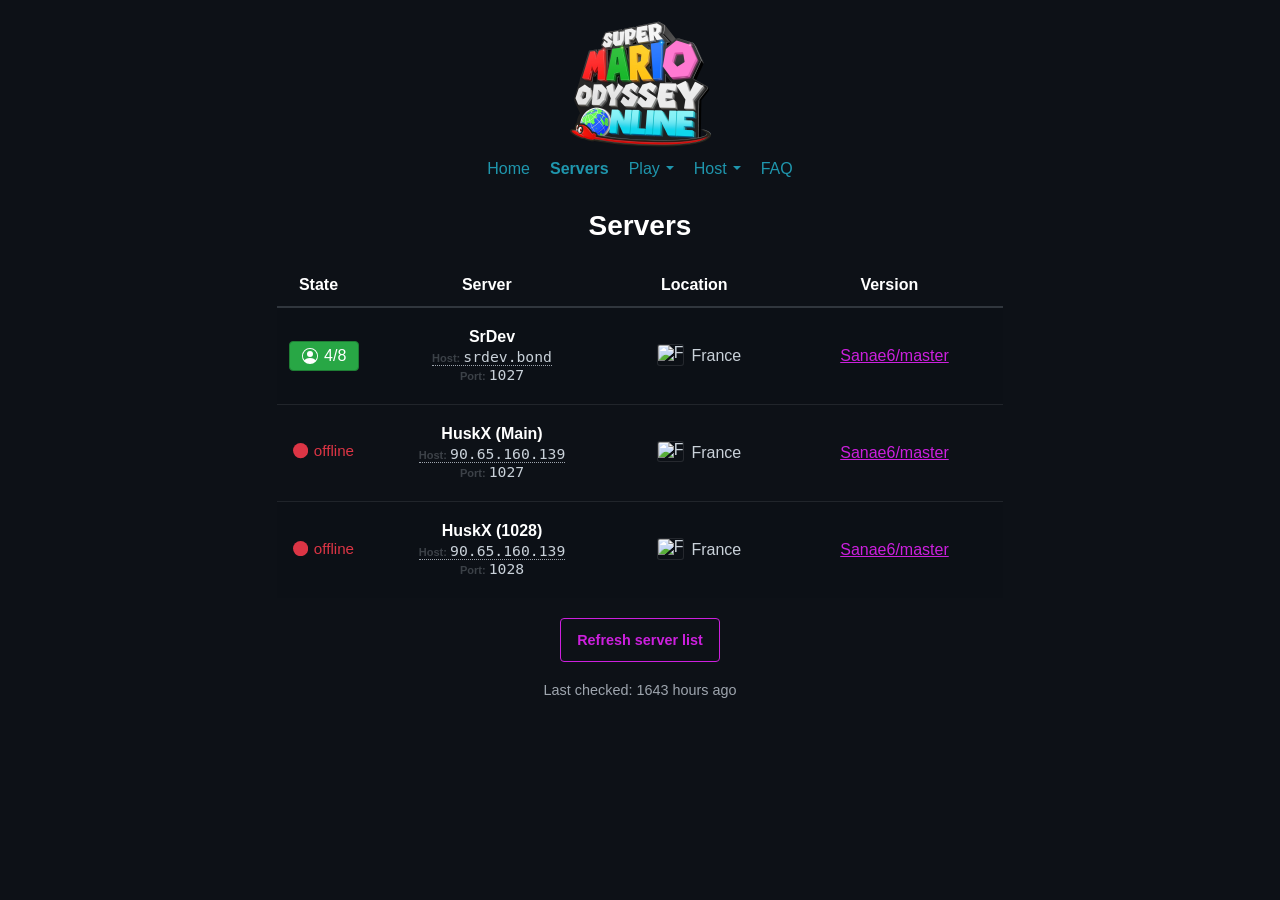
==== servers/index.html @ f803a4a1 "tuff" ====
<!doctype html>
<html lang="en">
<head>
<meta charset="UTF-8">
<meta name="viewport" content="width=device-width, initial-scale=1, viewport-fit=cover">
<title>smoom.bond</title>
<meta name="description" content="Live status check for the Super Mario Odyssey Online servers">
<link rel="icon" type="image/x-icon" href="/favicon.ico">
<link rel="icon" type="image/png" sizes="32x32" href="/favicon-32x32.png">
<link rel="icon" type="image/png" sizes="16x16" href="/favicon-16x16.png">
<link rel="apple-touch-icon" sizes="180x180" href="/apple-touch-icon.png">
<style>
  :root{
    --bg: #0d1117;
    --text: #c9d1d9;
    --muted: #9ea5ae;
    --border: #30363d;
    --stripe: rgba(28,34,43,0.5);
    --link: #cc20dd;
    --link-hover: #c9d1d9;
    --green: #28a745;
    --red: #dc3545;
    color-scheme: dark;
  }
  *{box-sizing:border-box;}
  body{
    margin:0;
    background: var(--bg);
    color:var(--text);
    font-family: Avenir, Helvetica, Arial, sans-serif;
    -webkit-font-smoothing:antialiased;
    -moz-osx-font-smoothing:grayscale;
  }
  .app{
    text-align:center;
    padding: max(20px, env(safe-area-inset-top)) 20px max(20px, env(safe-area-inset-bottom));
    max-width:1100px;
    margin:0 auto;
  }

  header{ margin-bottom:1.5rem; }
  header .logo{ outline:unset; display:inline-block; text-decoration:none; }
  header .logo img{ width:144px; height:128px; max-width:100%; height:auto; }

  h1.page-title{
    font-size:1.75rem;
    font-weight:700;
    color:#fff;
    margin:0 0 1rem;
  }

  /* ===== table, matches servers.scss + bootstrap dark-mode.scss ===== */
  .servers-view{
    display:flex;
    justify-content:center;
    overflow-x:auto;
    width:726.63px;
    max-width:100%;
    margin:0 auto;
    flex:none;
  }
  table{
    width:726.63px;
    max-width:100%;
    table-layout:fixed;
    display:table;
    border-collapse:collapse;
    text-align:center;
    font-size:1rem;
    color:var(--text);
  }
  thead th{
    position:sticky;
    top:0;
    background:var(--bg);
    z-index:2;
    border-top:0;
    border-bottom:2px solid var(--border);
    padding:12px 22.4px 12px 12px;
    height:49px;
    font-weight:700;
    color:#fff;
    white-space:nowrap;
    overflow:hidden;
    text-overflow:ellipsis;
    vertical-align:bottom;
  }
  thead th:nth-child(1){ width:93.97px; }
  thead th:nth-child(2){ width:242.73px; }
  thead th:nth-child(3){ width:172.27px; }
  thead th:nth-child(4){ width:217.66px; }
  thead th svg{ opacity:0.5; width:0.8em; height:0.8em; margin-left:0.2em; }
  tbody tr{ height:97px; }
  tbody td{
    padding:12px;
    vertical-align:middle;
    border-top:1px solid rgba(201,209,217,0.1);
    overflow:hidden;
    text-overflow:ellipsis;
    white-space:nowrap;
  }
  tbody td.td-state{
    overflow: visible;
    text-overflow: clip;
  }
  tbody tr:nth-of-type(odd){
    background: rgba(13,17,23,0.5);
  }

  /* State column, matching SmooServerState.vue: bare colored icon+text, no pill unless online w/ known players (btn-success) */
  .state-component{
    display:inline-flex;
    align-items:center;
    gap:0.35em;
    white-space:nowrap;
    font-size:0.95em;
  }
  .state-component svg.dot{ width:1em; height:1em; flex:none; }
  .state-component.loading{ color: orange; }
  .state-component.loading svg.dot{ animation: spin 1s linear infinite; }
  @keyframes spin{ from{ transform:rotate(0deg);} to{ transform:rotate(360deg);} }
  .state-component.offline{ color: var(--red); }
  .state-component.online{ color: var(--green); }
  .state-component.unknown{ color: var(--muted); }

  .state-component .btn-success{
    appearance:none;
    -webkit-appearance:none;
    display:inline-flex;
    align-items:center;
    gap:0.4em;
    background: #28A745;
    border:1px solid #1e7e34;
    color:#FFFFFF;
    font-family: Avenir, Helvetica, Arial, sans-serif;
    font-size:16px;
    padding:6px 12px;
    border-radius:0.25rem;
    line-height:1;
    cursor:default;
  }
  .state-component .btn-success:disabled{
    opacity:1;
  }
  .state-component .btn-success svg{ width:1.1em; height:1.1em; fill:currentColor; }

  /* Server column */
  .td-server .name{ font-weight:700; color:#fff; margin-bottom:0.15rem; }
  .td-server .host,
  .td-server .port{
    font-family: monospace;
    font-size:0.92em;
  }
  .td-server .host::before,
  .td-server .port::before{
    font-family: Avenir, Helvetica, Arial, sans-serif;
    font-weight:700;
    font-size:0.75em;
    opacity:0.25;
  }
  .td-server .host::before{ content:'Host: '; }
  .td-server .port::before{ content:'Port: '; }
  .td-server .port.default{ opacity:0.5; }
  .td-server .port.default::before{ opacity:0.5; }

  .td-server .host{
    position:relative;
    cursor:help;
    border-bottom:1px dotted var(--muted);
    display:inline-block;
    -webkit-tap-highlight-color: transparent;
  }
  .td-server .host .ip-tooltip{
    position:absolute;
    left:0;
    bottom:calc(100% + 6px);
    background:#161b22;
    color:var(--text);
    border:1px solid var(--border);
    padding:0.35rem 0.6rem;
    border-radius:4px;
    font-size:0.85em;
    white-space:nowrap;
    opacity:0;
    visibility:hidden;
    transform:translateY(4px);
    transition:opacity 0.15s ease, transform 0.15s ease;
    z-index:5;
    pointer-events:none;
    box-shadow:0 4px 12px rgba(0,0,0,0.4);
  }
  .td-server .host .ip-tooltip::after{
    content:'';
    position:absolute;
    top:100%;
    left:1em;
    border:5px solid transparent;
    border-top-color:var(--border);
  }
  .td-server .host:hover .ip-tooltip,
  .td-server .host:focus-visible .ip-tooltip,
  .td-server .host.tapped .ip-tooltip{
    opacity:1;
    visibility:visible;
    transform:translateY(0);
  }

  /* extern links: magenta, underlined, with the little box-arrow-up-right icon after */
  a.extern{
    color: var(--link);
    text-decoration: underline;
  }
  a.extern:hover{ color: var(--link-hover); }
  a.extern .ext-icon{
    display:inline-block;
    width:0.7em; height:0.7em;
    margin-left:0.35em;
    vertical-align:middle;
  }

  .td-location > div{
    display:flex;
    align-items:center;
    justify-content:center;
    white-space:nowrap;
  }
  .td-location .flag-icon{ margin-right:0.5em; margin-top:-0.1em; width:1.6em; height:1.2em; object-fit:cover; line-height:1; border-radius:2px; box-shadow:0 0 0 1px rgba(255,255,255,0.1); }

  .td-version a{ color:var(--link); text-decoration:underline; }
  .td-version a:hover{ color:var(--link-hover); }

  .status-sub{
    margin-top:1.25rem;
    color:var(--muted);
    font-size:0.9rem;
  }
  /* Player-count pill becomes clickable when we have per-player
     details, opening the modal below. It also carries a small hover
     tooltip (Players + a few server toggles), shown on hover/focus. */
  .state-component{ position:relative; }
  .state-component .btn-success{ cursor:pointer; }
  .state-component .btn-success:focus-visible{ outline:2px solid #fff; outline-offset:2px; }

  /* Rendered as a single shared element fixed-positioned via JS
     (see positionTooltip()), NOT nested inside the table -- the
     table's sticky thead creates its own stacking/paint context that
     clips or paints over an absolutely-positioned child tooltip
     regardless of z-index, so escaping to a body-level fixed element
     sidesteps that entirely. */
  #statusTooltip{
    position:fixed;
    min-width:190px;
    background:#161b22;
    border:1px solid var(--border);
    border-radius:8px;
    padding:10px 14px;
    box-shadow:0 8px 24px rgba(0,0,0,0.45);
    font-size:0.85rem;
    text-align:left;
    white-space:nowrap;
    opacity:0;
    visibility:hidden;
    transition:opacity 0.12s ease;
    z-index:60;
    pointer-events:none;
  }
  #statusTooltip.open{ opacity:1; visibility:visible; }
  /* Default: tooltip sits above the pill, arrow points down from its
     bottom edge. */
  #statusTooltip::after{
    content:'';
    position:absolute;
    top:100%;
    left:var(--arrow-left, 18px);
    border:6px solid transparent;
    border-top-color:var(--border);
  }
  #statusTooltip::before{
    content:'';
    position:absolute;
    top:calc(100% - 1px);
    left:var(--arrow-left, 18px);
    border:5px solid transparent;
    border-top-color:#161b22;
    z-index:1;
  }
  /* Near the top of the page there's no room above the pill, so JS
     places the tooltip below it instead -- flip the arrow to point up
     from the tooltip's top edge in that case. */
  #statusTooltip.below::after{
    top:auto; bottom:100%;
    border-top-color:transparent;
    border-bottom-color:var(--border);
  }
  #statusTooltip.below::before{
    top:auto; bottom:calc(100% - 1px);
    border-top-color:transparent;
    border-bottom-color:#161b22;
  }
  #statusTooltip .tip-row{
    display:flex;
    align-items:center;
    justify-content:space-between;
    gap:1.2em;
    padding:2px 0;
    color:var(--muted);
  }
  #statusTooltip .tip-row + .tip-row{ border-top:1px dashed rgba(201,209,217,0.08); }
  #statusTooltip .tip-row b{ color:var(--text); font-weight:600; }
  #statusTooltip .tip-row .tip-true{ color:var(--green); font-weight:600; }
  #statusTooltip .tip-row .tip-false{ color:var(--red); font-weight:600; }

  @media (max-width:700px){
    #statusTooltip{ white-space:normal; min-width:160px; }
  }

  /* Players modal: dim overlay + centered dialog, styled to match the
     rest of the dark theme. */
  .players-modal-overlay{
    display:none;
    position:fixed;
    inset:0;
    background: rgba(1,4,9,0.72);
    z-index:50;
    align-items:flex-start;
    justify-content:center;
    padding:9vh 16px 16px;
    overflow-y:auto;
  }
  .players-modal-overlay.open{ display:flex; }

  .players-modal{
    background:#161b22;
    border:1px solid var(--border);
    border-radius:12px;
    width:100%;
    max-width:700px;
    max-height:80vh;
    box-shadow:0 20px 60px rgba(0,0,0,0.5);
    display:flex;
    flex-direction:column;
    overflow:hidden;
  }
  .players-modal-header{
    display:flex;
    align-items:center;
    justify-content:space-between;
    gap:12px;
    padding:16px 18px;
    border-bottom:1px solid var(--border);
    flex:none;
  }
  .players-modal-header h2{
    margin:0;
    font-size:1.15rem;
    font-weight:700;
    color:#fff;
    display:flex;
    align-items:center;
    gap:0.4em;
    flex-wrap:wrap;
  }
  .players-modal-header h2 .server-name{ color: var(--link); font-weight:700; }
  .players-modal-close{
    appearance:none;
    background:transparent;
    border:0;
    color: var(--muted);
    font-size:1.4rem;
    line-height:1;
    cursor:pointer;
    padding:4px 8px;
    border-radius:6px;
  }
  .players-modal-close:hover{ color:#fff; background: rgba(255,255,255,0.08); }
  .players-modal-close:focus-visible{ outline:2px solid var(--link); outline-offset:2px; }

  .players-modal-body{
    padding:6px 18px 18px;
    overflow-y:auto;
    flex:1 1 auto;
    min-height:0;
  }
  .players-modal-body .empty{ color:var(--muted); font-size:0.9rem; padding:14px 0; }

  table.players-table{
    width:100%;
    border-collapse:collapse;
    text-align:left;
    font-size:0.92rem;
  }
  table.players-table thead th{
    position:sticky;
    top:0;
    background:#161b22;
    color: var(--muted);
    font-weight:700;
    font-size:0.78rem;
    text-transform:none;
    padding:10px 10px;
    border-bottom:1px solid var(--border);
    white-space:nowrap;
    z-index:1;
  }
  table.players-table thead th:first-child{ width:22%; }
  table.players-table thead th:nth-child(2){ width:34%; }
  table.players-table thead th:nth-child(3){ width:44%; }
  /* The page-wide "tbody tr{ height:97px }" (for the server list) also
     matches this table, which is what made every player row huge. */
  table.players-table tbody tr{ height:auto; }
  table.players-table tbody td{
    padding:8px 10px;
    vertical-align:middle;
    border-top:0;
    border-bottom:1px solid rgba(201,209,217,0.08);
    overflow:visible;
    text-overflow:clip;
    white-space:normal;
  }
  table.players-table tbody tr:last-child td{ border-bottom:0; }
  table.players-table tbody tr:nth-of-type(odd){ background: rgba(255,255,255,0.02); }
  table.players-table .p-name{ font-weight:700; color:#fff; white-space:normal; word-break:break-word; }
  table.players-table .p-location{ color:var(--text); }
  table.players-table .p-costume{ color:var(--muted); line-height:1.5; }
  table.players-table .p-costume b{ color:var(--text); font-weight:600; }
  table.players-table .p-costume .costume-line{ display:block; white-space:nowrap; }
  @media (max-width:560px){
    table.players-table .p-costume .costume-line{ white-space:normal; }
  }
  table.players-table .p-none{ color:var(--muted); }

  @media (max-width:560px){
    .players-modal-overlay{ padding:0; align-items:flex-end; }
    .players-modal{ max-width:none; border-radius:12px 12px 0 0; max-height:85vh; }
    table.players-table thead{ display:none; }
    table.players-table tbody td{ display:block; padding:4px 0; border-bottom:0; }
    table.players-table tbody tr{
      display:block;
      padding:12px 4px;
      border-bottom:1px solid rgba(201,209,217,0.08);
    }
    table.players-table tbody tr:nth-of-type(odd){ background:none; }
  }

  .status-sub code{
    background: rgba(255,255,255,0.08);
    padding:0.1em 0.45em;
    border-radius:4px;
    font-size:0.92em;
    color:var(--text);
  }

  .meta-row{
    margin-top:0.6rem;
    display:flex; gap:18px; flex-wrap:wrap; justify-content:center;
    font-size:0.82rem; color:var(--muted);
  }
  .meta-row b{ color:var(--text); font-weight:600; }

  button.recheck{
    appearance:none;
    border:1px solid var(--link);
    background:transparent;
    color:var(--link);
    font-family:inherit; font-size:0.9rem; font-weight:600;
    padding:0.375rem 1rem; border-radius:0.25rem;
    cursor:pointer;
    margin-top:1.25rem;
    transition: background 0.15s ease, color 0.15s ease;
    min-height:44px; /* comfortable touch target */
  }
  button.recheck:hover{ background: var(--link); color:#0d1117; }
  button.recheck:active{ transform: translateY(1px); }
  button.recheck:focus-visible{ outline:2px solid var(--link); outline-offset:2px; }
  button.recheck:disabled{ opacity:0.5; cursor:default; background:transparent; color:var(--link); }

  .fallback{
    display:none;
    margin-top:0.9rem;
    font-size:0.82rem;
    color:var(--muted);
    max-width:44ch;
    line-height:1.5;
    margin-left:auto; margin-right:auto;
  }
  .fallback.show{ display:block; }
  .fallback a{ color: var(--link); }
  .fallback a:hover{ color: var(--link-hover); }

  footer{
    margin-top:2.5rem;
    font-size:0.78rem;
    color:var(--muted);
    text-align:center;
    line-height:1.7;
  }
  footer a{ color:var(--link); text-decoration:underline; }
  footer a:hover{ color:var(--link-hover); text-decoration:none; }

  /* ============================================================
     MOBILE LAYOUT (< 700px)
     The fixed-width table doesn't work well when squeezed into a
     narrow viewport -- four columns of already-tight content just
     get crushed. Instead, below 700px we switch the table into a
     stack of "cards": each row becomes a bordered block, and each
     cell gets a small uppercase label (via ::before + data-label)
     so it still reads like State / Server / Location / Version
     without needing four visual columns side by side.
     ============================================================ */
  @media (max-width:700px){
    .servers-view{ width:100%; overflow-x:visible; }
    table, thead, tbody, tr, td{ display:block; width:100%; }
    table{ max-width:520px; }

    thead{
      position:static;
      border:0; clip:rect(0 0 0 0); height:1px; margin:-1px; overflow:hidden;
      padding:0; white-space:nowrap; width:1px; /* visually hidden, kept for a11y */
    }

    tbody tr{
      height:auto;
      background: #11161d;
      border:1px solid var(--border);
      border-radius:10px;
      margin-bottom:14px;
      padding:14px;
      text-align:left;
    }
    tbody tr:nth-of-type(odd){ background:#11161d; }

    tbody td{
      border-top:0;
      padding:8px 0;
      white-space:normal;
      display:flex;
      align-items:center;
      gap:10px;
    }
    tbody td + td{ border-top:1px dashed rgba(201,209,217,0.08); }

    tbody td::before{
      content: attr(data-label);
      flex:0 0 84px;
      font-size:0.68rem;
      font-weight:700;
      letter-spacing:0.04em;
      text-transform:uppercase;
      color:var(--muted);
      opacity:0.7;
    }

    .td-state{ justify-content:flex-start; }
    .td-server{ display:block; }
    .td-server::before{
      content: attr(data-label);
      display:block;
      font-size:0.68rem;
      font-weight:700;
      letter-spacing:0.04em;
      text-transform:uppercase;
      color:var(--muted);
      opacity:0.7;
      margin-bottom:4px;
    }
    .td-server .name{ font-size:1.05rem; }

    .td-location > div{ justify-content:flex-start; }
    .td-location span.name{ display:inline; } /* keep country name visible on mobile */

    .td-version{ }
    .td-version a{ display:inline-flex; align-items:center; }

    /* Tap-to-reveal for the host tooltip: hover doesn't fire reliably
       on touch, so a tap toggles the .tapped class via JS and the
       tooltip becomes a small inline reveal instead of a floater,
       to avoid it clipping off the edge of a narrow screen. */
    .td-server .host{
      border-bottom:1px dotted var(--muted);
    }
    .td-server .host .ip-tooltip{
      position:static;
      display:block;
      transform:none;
      max-width:none;
      margin-top:6px;
      white-space:normal;
      word-break:break-all;
      box-shadow:none;
    }
    .td-server .host .ip-tooltip::after{ display:none; }

    h1.page-title{ font-size:1.4rem; }
    header .logo img{ width:104px; height:auto; }
    .app{ padding-left:14px; padding-right:14px; }
  }

  @media (max-width:380px){
    tbody td::before, .td-server::before{ flex-basis:70px; font-size:0.62rem; }
  }

  /* ===== shared site nav (matches the home page header) ===== */
  header .logo img{ display:block; }
  .smoo-nav{ position:relative; margin-bottom:1.5rem; }
  .nav-list{ list-style:none; margin:0; padding:0; display:flex; justify-content:center; align-items:center; gap:.25rem; }
  .nav-list > li{ position:relative; }
  .smoo-nav a, .smoo-nav .split-caret{ color:#1f96ad; }
  .smoo-nav a{ text-decoration:none; outline:unset; }
  .smoo-nav a:not(.disabled):hover{ color:var(--text); }
  .smoo-nav a:hover, .smoo-nav a:focus-visible{ text-decoration:underline; }
  .nav-link{ display:inline-block; padding:.5rem; border-radius:.25rem; }
  .nav-link.active{ font-weight:bold; }
  .nav-split{ display:inline-flex; align-items:center; }
  .split-main{ padding-right:0 !important; }
  .split-caret{ background:none; border:0; cursor:pointer; padding:.5rem .5rem .5rem .25rem; line-height:1; }
  .split-caret::after{ content:""; display:inline-block; margin-left:.15em; vertical-align:.255em;
    border-top:.3em solid; border-right:.3em solid transparent; border-left:.3em solid transparent; }
  .dropdown.open > .nav-split{ background:#1c222b; border-radius:.25rem; }
  .dropdown-menu{ display:none; position:absolute; top:100%; left:0; z-index:1000; min-width:12rem; margin:.125rem 0 0;
    padding:.5rem 0; list-style:none; text-align:left; background:#1c222b; border:1px solid var(--border);
    border-radius:.25rem; box-shadow:0 6px 12px rgba(0,0,0,.25); }
  .dropdown.open > .dropdown-menu{ display:block; }
  .dropdown-menu a{ display:block; padding:.25rem 1.5rem; white-space:nowrap; }
  .dropdown-menu a:hover{ background:rgba(255,255,255,.05); text-decoration:none; }
  .dropdown-menu a.disabled{ opacity:.5; pointer-events:none; cursor:default; }
  .nav-toggle{ display:none; background:none; border:1px solid var(--border); border-radius:.25rem; padding:.25rem .75rem; cursor:pointer; }
  .nav-toggle-icon{ display:inline-block; width:1.5em; height:1.5em; vertical-align:middle; background:no-repeat center/100% 100%;
    background-image:url("data:image/svg+xml,<svg xmlns='http://www.w3.org/2000/svg' width='30' height='30' viewBox='0 0 30 30'><path stroke='%231f96ad' stroke-linecap='round' stroke-miterlimit='10' stroke-width='2' d='M4 7h22M4 15h22M4 23h22'/></svg>"); }
  @media (max-width:575.98px){
    .nav-toggle{ display:block; margin:0 auto; }
    .nav-list{ display:none; flex-direction:column; align-items:stretch; margin:.5rem 0 0; border:1px solid var(--border); border-radius:.25rem; text-align:left; }
    .nav-list.show{ display:flex; }
    .nav-list > li:not(:last-child){ border-bottom:1px solid var(--border); }
    .dropdown-menu{ position:static; box-shadow:none; margin:0; border:none; }
  }
</style>
</head>
<body>
  <div class="app">
    <header class="smoo-header">
      <a class="logo" href="/" aria-label="Home">
        <img
          alt="Super Mario Odyssey: Online Logo"
          title="Super Mario Odyssey: Online"
          src="/img/logo.png" width="144" height="128"
        />
      </a>

      <nav class="smoo-nav" aria-label="Main">
        <button class="nav-toggle" id="navToggle" aria-controls="navigation" aria-expanded="false" aria-label="Toggle navigation">
          <span class="nav-toggle-icon"></span>
        </button>

        <ul class="nav-list" id="navigation">
          <li><a href="/" class="nav-link">Home</a></li>
          <li><a href="/servers/" class="nav-link active" aria-current="page">Servers</a></li>

          <li class="dropdown">
            <span class="nav-split">
              <a href="/play" class="nav-link split-main">Play</a><button class="split-caret" aria-haspopup="true" aria-expanded="false" aria-label="Play menu"></button>
            </span>
            <ul class="dropdown-menu">
              <li><a href="/play/hide-and-seek">Hide &amp; Seek rules</a></li>
              <li><a href="/play/switch">Play on Switch</a></li>
              <li><a href="/play/ryujinx">Play with Ryujinx</a></li>
              <li><a href="/play/build">Build the mod</a></li>
            </ul>
          </li>

          <li class="dropdown">
            <span class="nav-split">
              <a href="/host" class="nav-link split-main">Host</a><button class="split-caret" aria-haspopup="true" aria-expanded="false" aria-label="Host menu"></button>
            </span>
            <ul class="dropdown-menu">
              <li><a href="/host/binary">Run with binary files</a></li>
              <li><a href="/host/docker">Run with <code>docker-compose</code></a></li>
              <li><a href="/host/settings">Edit <code>settings.json</code></a></li>
              <li><a href="/host/commands">Interactive commands</a></li>
              <li><a href="/host/discord">Discord bot</a></li>
              <li><a href="/host/router">Behind a router</a></li>
              <li><a href="/host/vpn">Virtual Private Network</a></li>
              <li><a class="disabled" aria-disabled="true">Remote server</a></li>
            </ul>
          </li>

          <li><a href="/faq" class="nav-link">FAQ</a></li>
        </ul>
      </nav>
    </header>

    <h1 class="page-title">Servers</h1>

    <div class="servers-view">
      <table>
        <thead>
          <tr>
            <th>State</th>
            <th>Server</th>
            <th>Location</th>
            <th>Version</th>
          </tr>
        </thead>
        <tbody>
          <tr data-idx="0" data-server-name="SrDev">
            <td class="td-state" data-label="State">
              <span class="state-component loading" id="stateComponent-0">
                <svg class="dot" viewBox="0 0 16 16" fill="currentColor" aria-hidden="true">
                  <path d="M8 3a5 5 0 1 0 4.546 2.914.5.5 0 0 1 .908-.417A6 6 0 1 1 8 2z"/>
                </svg>
                <span id="stateText-0">&hellip;</span>
              </span>
            </td>
            <td class="td-server" data-label="Server">
              <div class="name">SrDev</div>
              <div class="host" tabindex="0">srdev.bond<span class="ip-tooltip">176.189.251.231</span></div>
              <div class="port">1027</div>
            </td>
            <td class="td-location" data-label="Location">
              <div><img class="flag-icon" id="locFlag-0" alt="" src="" style="display:none;"><span class="name" id="locName-0">Locating&hellip;</span></div>
            </td>
            <td class="td-version" data-label="Version"><a href="https://github.com/Sanae6/SmoOnlineServer.git" target="_blank" rel="noopener">Sanae6/master</a></td>
          </tr>

          <tr data-idx="1" data-server-name="HuskX (Main)">
            <td class="td-state" data-label="State">
              <span class="state-component loading" id="stateComponent-1">
                <svg class="dot" viewBox="0 0 16 16" fill="currentColor" aria-hidden="true">
                  <path d="M8 3a5 5 0 1 0 4.546 2.914.5.5 0 0 1 .908-.417A6 6 0 1 1 8 2z"/>
                </svg>
                <span id="stateText-1">&hellip;</span>
              </span>
            </td>
            <td class="td-server" data-label="Server">
              <div class="name">HuskX (Main)</div>
              <div class="host" tabindex="0">90.65.160.139<span class="ip-tooltip">90.65.160.139</span></div>
              <div class="port">1027</div>
            </td>
            <td class="td-location" data-label="Location">
              <div><img class="flag-icon" id="locFlag-1" alt="" src="" style="display:none;"><span class="name" id="locName-1">Locating&hellip;</span></div>
            </td>
            <td class="td-version" data-label="Version"><a href="https://github.com/Sanae6/SmoOnlineServer.git" target="_blank" rel="noopener">Sanae6/master</a></td>
          </tr>

          <tr data-idx="2" data-server-name="HuskX (1028)">
            <td class="td-state" data-label="State">
              <span class="state-component loading" id="stateComponent-2">
                <svg class="dot" viewBox="0 0 16 16" fill="currentColor" aria-hidden="true">
                  <path d="M8 3a5 5 0 1 0 4.546 2.914.5.5 0 0 1 .908-.417A6 6 0 1 1 8 2z"/>
                </svg>
                <span id="stateText-2">&hellip;</span>
              </span>
            </td>
            <td class="td-server" data-label="Server">
              <div class="name">HuskX (1028)</div>
              <div class="host" tabindex="0">90.65.160.139<span class="ip-tooltip">90.65.160.139</span></div>
              <div class="port">1028</div>
            </td>
            <td class="td-location" data-label="Location">
              <div><img class="flag-icon" id="locFlag-2" alt="" src="" style="display:none;"><span class="name" id="locName-2">Locating&hellip;</span></div>
            </td>
            <td class="td-version" data-label="Version"><a href="https://github.com/Sanae6/SmoOnlineServer.git" target="_blank" rel="noopener">Sanae6/master</a></td>
          </tr>

        </tbody>
      </table>
    </div>

    <button class="recheck" id="recheckBtn">Refresh server list</button>
  </div>

  <div id="statusTooltip" role="tooltip"></div>

  <div class="players-modal-overlay" id="playersModalOverlay">
    <div class="players-modal" role="dialog" aria-modal="true" aria-labelledby="playersModalTitle">
      <div class="players-modal-header">
        <h2 id="playersModalTitle">Players on <span class="server-name" id="playersModalServerName"></span></h2>
        <button type="button" class="players-modal-close" id="playersModalClose" aria-label="Close">&times;</button>
      </div>
      <div class="players-modal-body" id="playersModalBody"></div>
    </div>
  </div>

<script>
(function(){
  const SERVERS = [
    { idx: 0 },
    { idx: 1 },
    { idx: 2 }
  ];

  const STATUS_URL = '/status.json';

  const btn = document.getElementById('recheckBtn');

  const dotFilled = '<svg class="dot" viewBox="0 0 16 16" fill="currentColor" aria-hidden="true"><circle cx="8" cy="8" r="8"/></svg>';
  const dotSpin = '<svg class="dot" viewBox="0 0 16 16" fill="currentColor" aria-hidden="true"><path d="M8 3a5 5 0 1 0 4.546 2.914.5.5 0 0 1 .908-.417A6 6 0 1 1 8 2z"/></svg>';
  const personCircleIcon = '<svg viewBox="0 0 16 16" fill="currentColor" aria-hidden="true" style="width:1em;height:1em;"><path d="M11 6a3 3 0 1 1-6 0 3 3 0 0 1 6 0"></path><path fill-rule="evenodd" d="M0 8a8 8 0 1 1 16 0A8 8 0 0 1 0 8zm8-7a7 7 0 0 0-5.468 11.37C3.242 11.226 4.805 10 8 10s4.757 1.225 5.468 2.37A7 7 0 0 0 8 1z"></path></svg>';
  // Keep each server's player_list around so a re-render (e.g. after
  // a refresh click) can rebuild the modal if it's currently open.
  const playerData = {};
  let openModalIdx = null;
  let lastFocusedEl = null;

  const modalOverlay = document.getElementById('playersModalOverlay');
  const modalServerName = document.getElementById('playersModalServerName');
  const modalBody = document.getElementById('playersModalBody');
  const modalClose = document.getElementById('playersModalClose');

  // Internal costume IDs (what the server's JSON API returns) -> the
  // in-game display names. Anything not listed falls back to the raw
  // ID, so a costume added in a future game/mod version still shows
  // up instead of rendering blank.
  const COSTUMES = {
    Cap: {
      Mario: 'Mario Cap',
      MarioCaptain: "Captain's Hat",
      MarioTailCoat: 'Black Top Hat',
      MarioPrimitiveMan: 'Caveman Headwear',
      MarioPoncho: 'Sombrero',
      MarioGunman: 'Cowboy Hat',
      MarioSwimwear: 'Swim Goggles',
      MarioExplorer: 'Explorer Hat',
      MarioScientist: 'Scientist Visor',
      MarioPilot: 'Aviator Cap',
      MarioMaker: 'Builder Helmet',
      MarioGolf: 'Golf Cap',
      MarioSnowSuit: 'Snow Hood',
      MarioAloha: 'Resort Hat',
      MarioSailor: 'Sailor Hat',
      MarioCook: 'Chef Hat',
      MarioPainter: "Painter's Cap",
      MarioArmor: 'Samurai Helmet',
      MarioHappi: 'Happi Headband',
      MarioSpaceSuit: 'Space Helmet',
      Mario64: 'Mario 64 Cap',
      MarioShopman: 'Employee Cap',
      MarioNew3DS: 'Fashionable Cap',
      MarioMechanic: 'Mechanic Cap',
      MarioSuit: 'Black Fedora',
      MarioPirate: 'Pirate Hat',
      MarioClown: 'Clown Hat',
      MarioFootball: 'Football Helmet',
      MarioColorClassic: 'Classic Cap',
      MarioColorLuigi: 'Luigi Cap',
      MarioDoctor: 'Doctor Headwear',
      MarioColorWaluigi: 'Waluigi Cap',
      MarioDiddyKong: 'Diddy Kong Hat',
      MarioColorWario: 'Wario Cap',
      MarioKoopa: "Bowser's Top Hat",
      MarioPeach: 'Bridal Veil',
      MarioTuxedo: "Mario's Top Hat",
      MarioColorGold: 'Gold Mario Cap',
      Mario64Metal: 'Metal Mario Cap',
      MarioKing: "King's Crown",
      MarioInvisible: 'Invisibility Hat'
    },
    Body: {
      Mario: 'Mario Suit',
      MarioTailCoat: 'Black Tuxedo',
      MarioPrimitiveMan: 'Caveman Outfit',
      MarioPoncho: 'Poncho',
      MarioGunman: 'Cowboy Outfit',
      MarioSwimwear: 'Swimwear',
      MarioExplorer: 'Explorer Outfit',
      MarioScientist: 'Scientist Outfit',
      MarioPilot: 'Aviator Outfit',
      MarioMaker: 'Builder Outfit',
      MarioGolf: 'Golf Outfit',
      MarioSnowSuit: 'Snow Suit',
      MarioAloha: 'Resort Outfit',
      MarioSailor: 'Sailor Suit',
      MarioCook: 'Chef Suit',
      MarioPainter: 'Painter Outfit',
      MarioArmor: 'Samurai Armor',
      MarioHappi: 'Happi Outfit',
      MarioSpaceSuit: 'Space Suit',
      Mario64: 'Mario 64 Suit',
      MarioShopman: 'Employee Uniform',
      MarioUnderwear: 'Boxer Shorts',
      MarioNew3DS: 'Fashionable Outfit',
      MarioMechanic: 'Mechanic Outfit',
      MarioSuit: 'Black Suit',
      MarioPirate: 'Pirate Outfit',
      MarioClown: 'Clown Suit',
      MarioFootball: 'Football Uniform',
      MarioColorClassic: 'Classic Suit',
      MarioBone: 'Skeleton Suit',
      MarioColorLuigi: 'Luigi Suit',
      MarioDoctor: 'Doctor Outfit',
      MarioColorWaluigi: 'Waluigi Suit',
      MarioDiddyKong: 'Diddy Kong Suit',
      MarioColorWario: 'Wario Suit',
      MarioHakama: 'Hakama',
      MarioKoopa: "Bowser's Tuxedo",
      MarioPeach: 'Bridal Gown',
      MarioTuxedo: "Mario's Tuxedo",
      MarioColorGold: 'Gold Mario Suit',
      Mario64Metal: 'Metal Mario Suit',
      MarioKing: "King's Outfit"
    }
  };

  function costumeName(kind, id){
    if(!id) return '';
    const table = COSTUMES[kind] || {};
    return Object.prototype.hasOwnProperty.call(table, id) ? table[id] : id;
  }

  function escapeHtml(s){
    return String(s).replace(/[&<>"']/g, c => ({'&':'&amp;','<':'&lt;','>':'&gt;','"':'&quot;',"'":'&#39;'}[c]));
  }

  function tipRow(label, value){
    if(value === true)  return '<div class="tip-row">' + label + ': <span class="tip-true">true</span></div>';
    if(value === false) return '<div class="tip-row">' + label + ': <span class="tip-false">false</span></div>';
    return '<div class="tip-row">' + label + ': <b>' + escapeHtml(String(value)) + '</b></div>';
  }

  // Builds the small hover tooltip's inner HTML: player count plus
  // whichever server-wide toggles this server's token permissions
  // returned (see check_servers.py's extract_settings_fields). Any
  // subset is valid -- rows just don't appear for settings the token
  // wasn't granted.
  function buildTooltipInnerHtml(label, settingsInfo){
    const rows = [tipRow('Players', label)];
    const s = settingsInfo || {};
    if(typeof s.capture_sync === 'boolean')   rows.push(tipRow('CaptureSync', s.capture_sync));
    if(typeof s.scenario_merge === 'boolean') rows.push(tipRow('ScenarioMerge', s.scenario_merge));
    if(typeof s.shine_sync === 'boolean')     rows.push(tipRow('ShineSync', s.shine_sync));
    if(typeof s.persist_shines === 'boolean') rows.push(tipRow('PersistShines', s.persist_shines));
    return rows.join('');
  }

  // Single shared tooltip element, fixed-positioned in JS relative to
  // whichever pill is currently hovered/focused/tapped -- see the CSS
  // comment on #statusTooltip for why this can't just live inside the
  // table as an absolutely-positioned child.
  const statusTooltipEl = document.getElementById('statusTooltip');
  const tooltipInfo = {}; // idx -> { label, settingsInfo }

  function positionTooltip(pillEl){
    const rect = pillEl.getBoundingClientRect();
    statusTooltipEl.style.left = '0px';
    statusTooltipEl.style.top = '0px';
    // Measure after content is set (caller sets innerHTML first) so
    // offsetWidth/offsetHeight are accurate for this tooltip's content.
    const tw = statusTooltipEl.offsetWidth;
    const th = statusTooltipEl.offsetHeight;
    const margin = 8;

    let left = rect.left;
    let top = rect.top - th - margin;
    let arrowLeft = 18; // px from tooltip's left edge, matches the ~1.1em default

    // Keep it on-screen horizontally.
    const maxLeft = window.innerWidth - tw - 8;
    if(left > maxLeft) left = Math.max(8, maxLeft);
    arrowLeft = Math.max(12, Math.min(tw - 12, (rect.left + rect.width / 2) - left));

    // If there's no room above (near the top of the page), show it
    // below the pill instead.
    if(top < 8){
      top = rect.bottom + margin;
      statusTooltipEl.classList.add('below');
    } else {
      statusTooltipEl.classList.remove('below');
    }

    statusTooltipEl.style.left = left + 'px';
    statusTooltipEl.style.top = top + 'px';
    statusTooltipEl.style.setProperty('--arrow-left', arrowLeft + 'px');
  }

  function showTooltipFor(idx, pillEl){
    const info = tooltipInfo[idx];
    if(!info) return;
    statusTooltipEl.innerHTML = buildTooltipInnerHtml(info.label, info.settingsInfo);
    statusTooltipEl.classList.add('open');
    positionTooltip(pillEl);
  }

  function hideTooltip(){
    statusTooltipEl.classList.remove('open');
  }

  function serverDisplayName(idx){
    const row = document.querySelector('tr[data-idx="' + idx + '"]');
    return (row && row.getAttribute('data-server-name')) || ('Server ' + idx);
  }

  function renderPlayersTable(idx){
    const list = playerData[idx];
    modalServerName.textContent = serverDisplayName(idx);

    if(!list || !list.length){
      modalBody.innerHTML = '<div class="empty">No per-player details available for this server.</div>';
      return;
    }

    const rows = list.map(p => {
      const name = p.name ? escapeHtml(p.name) : '<span class="p-none">Unknown</span>';
      const location = p.kingdom
        ? escapeHtml(p.kingdom)
        : (p.stage ? escapeHtml(p.stage) : '<span class="p-none">&mdash;</span>');
      const scenario = (typeof p.scenario === 'number') ? (' <span style="opacity:.6">(Scenario ' + p.scenario + ')</span>') : '';

      let costume = '<span class="p-none">&mdash;</span>';
      if(p.costume && (p.costume.cap || p.costume.body)){
        const capLine = p.costume.cap ? ('<span class="costume-line">Cap: <b>' + escapeHtml(costumeName('Cap', p.costume.cap)) + '</b></span>') : '';
        const bodyLine = p.costume.body ? ('<span class="costume-line">Body: <b>' + escapeHtml(costumeName('Body', p.costume.body)) + '</b></span>') : '';
        costume = capLine + bodyLine;
      }

      return '<tr>' +
        '<td class="p-name" data-label="Player">' + name + '</td>' +
        '<td class="p-location" data-label="Location">' + location + scenario + '</td>' +
        '<td class="p-costume" data-label="Costume">' + costume + '</td>' +
        '</tr>';
    }).join('');

    modalBody.innerHTML =
      '<table class="players-table">' +
        '<thead><tr><th>Player</th><th>Location</th><th>Costume</th></tr></thead>' +
        '<tbody>' + rows + '</tbody>' +
      '</table>';
  }

  function openPlayersModal(idx){
    hideTooltip();
    lastFocusedEl = document.activeElement;
    openModalIdx = idx;
    renderPlayersTable(idx);
    modalOverlay.classList.add('open');
    document.body.style.overflow = 'hidden';
    modalClose.focus();
    const btn = document.querySelector('#stateComponent-' + idx + ' .btn-success');
    if(btn) btn.setAttribute('aria-expanded', 'true');
  }

  function closePlayersModal(){
    if(openModalIdx !== null){
      const btn = document.querySelector('#stateComponent-' + openModalIdx + ' .btn-success');
      if(btn) btn.setAttribute('aria-expanded', 'false');
    }
    modalOverlay.classList.remove('open');
    document.body.style.overflow = '';
    openModalIdx = null;
    if(lastFocusedEl && typeof lastFocusedEl.focus === 'function') lastFocusedEl.focus();
  }

  // A fixed-position tooltip goes stale if the page moves under it.
  window.addEventListener('scroll', () => hideTooltip(), { passive: true });
  window.addEventListener('resize', () => hideTooltip());

  modalClose.addEventListener('click', closePlayersModal);
  modalOverlay.addEventListener('click', (e) => {
    if(e.target === modalOverlay) closePlayersModal();
  });
  document.addEventListener('keydown', (e) => {
    if(e.key === 'Escape' && modalOverlay.classList.contains('open')) closePlayersModal();
  });

  function renderLocation(idx, result){
    const locFlag = document.getElementById('locFlag-' + idx);
    const locName = document.getElementById('locName-' + idx);
    const country = result.country_name || 'Unknown';
    locName.textContent = country;

    if(result.country_code){
      const cc = result.country_code.toLowerCase();
      locFlag.src = 'https://flagcdn.com/w40/' + cc + '.png';
      locFlag.alt = country;
      locFlag.style.display = 'inline-block';
    } else {
      locFlag.style.display = 'none';
    }
  }

  function render(idx, result){
    const stateComponent = document.getElementById('stateComponent-' + idx);
    stateComponent.textContent = '';

    if(result.status === 'loading'){
      stateComponent.className = 'state-component loading';
      stateComponent.innerHTML = dotSpin + '<span id="stateText-' + idx + '">&hellip;</span>';
    } else if(result.status === 'online'){
      stateComponent.className = 'state-component online';
      if(typeof result.players === 'number'){
        const label = result.players + (typeof result.max_players === 'number' ? ('/' + result.max_players) : '');
        const hasList = Array.isArray(result.player_list) && result.player_list.length > 0;
        playerData[idx] = hasList ? result.player_list : null;

        tooltipInfo[idx] = { label, settingsInfo: result.settings_info };

        if(hasList){
          const isOpen = openModalIdx === idx;
          stateComponent.innerHTML =
            '<button type="button" class="btn btn-success btn-sm" ' +
            'aria-haspopup="dialog" aria-expanded="' + (isOpen ? 'true' : 'false') + '" ' +
            'aria-label="' + label + ' players online, click to view details">' +
            personCircleIcon +
            '<span id="stateText-' + idx + '">' + label + '</span></button>';
          const pillBtn = stateComponent.querySelector('button');
          pillBtn.addEventListener('click', () => openPlayersModal(idx));
          if(isOpen) renderPlayersTable(idx); // keep an already-open modal in sync on refresh
        } else {
          stateComponent.innerHTML =
            '<button type="button" class="btn btn-success btn-sm" disabled ' +
            'aria-label="person circle ' + label + '">' +
            personCircleIcon +
            '<span id="stateText-' + idx + '">' + label + '</span></button>';
          if(openModalIdx === idx) closePlayersModal();
        }

        const pillBtn2 = stateComponent.querySelector('button');
        pillBtn2.addEventListener('mouseenter', () => showTooltipFor(idx, pillBtn2));
        pillBtn2.addEventListener('mouseleave', hideTooltip);
        pillBtn2.addEventListener('focus', () => showTooltipFor(idx, pillBtn2));
        pillBtn2.addEventListener('blur', hideTooltip);
      } else {
        stateComponent.innerHTML = dotFilled + '<span id="stateText-' + idx + '">online</span>';
      }
    } else if(result.status === 'offline'){
      stateComponent.className = 'state-component offline';
      stateComponent.innerHTML = dotFilled + '<span id="stateText-' + idx + '">offline</span>';
      playerData[idx] = null;
      delete tooltipInfo[idx];
      if(openModalIdx === idx) closePlayersModal();
      hideTooltip();
    } else {
      stateComponent.className = 'state-component unknown';
      stateComponent.innerHTML = dotFilled + '<span id="stateText-' + idx + '">unknown</span>';
      playerData[idx] = null;
      delete tooltipInfo[idx];
      if(openModalIdx === idx) closePlayersModal();
      hideTooltip();
    }
    renderLocation(idx, result);
  }

  function timeAgo(iso){
    if(!iso) return '';
    const diffMs = Date.now() - new Date(iso).getTime();
    const mins = Math.round(diffMs / 60000);
    if(mins < 1) return 'just now';
    if(mins === 1) return '1 minute ago';
    if(mins < 60) return mins + ' minutes ago';
    const hrs = Math.round(mins / 60);
    return hrs === 1 ? '1 hour ago' : hrs + ' hours ago';
  }

  function showLastChecked(iso){
    let el = document.getElementById('lastChecked');
    if(!el){
      el = document.createElement('div');
      el.id = 'lastChecked';
      el.className = 'status-sub';
      btn.insertAdjacentElement('afterend', el);
    }
    el.textContent = iso ? ('Last checked: ' + timeAgo(iso)) : '';
  }

  async function runCheck(){
    btn.disabled = true;
    SERVERS.forEach(s => render(s.idx, { status: 'loading' }));

    try {
      const res = await fetch(STATUS_URL + '?t=' + Date.now());
      if(!res.ok) throw new Error('status_fetch_failed');
      const data = await res.json();

      const byIdx = {};
      (data.servers || []).forEach(s => { byIdx[s.idx] = s; });

      SERVERS.forEach(s => {
        const result = byIdx[s.idx] || { status: 'unknown' };
        render(s.idx, result);
      });

      showLastChecked(data.generated_at);
    } catch (err) {
      SERVERS.forEach(s => render(s.idx, { status: 'unknown' }));
      showLastChecked(null);
    }

    btn.disabled = false;
  }

  // Tap-to-reveal for host tooltips on touch devices (hover doesn't
  // fire reliably on tap-only screens). Tapping toggles a class that
  // reveals the tooltip inline (styled as a block under 700px);
  // tapping elsewhere closes any open ones.
  document.querySelectorAll('.td-server .host').forEach(host => {
    host.addEventListener('click', (e) => {
      const wasOpen = host.classList.contains('tapped');
      document.querySelectorAll('.td-server .host.tapped').forEach(h => h.classList.remove('tapped'));
      if(!wasOpen) host.classList.add('tapped');
    });
  });
  document.addEventListener('click', (e) => {
    if(!e.target.closest('.td-server .host')){
      document.querySelectorAll('.td-server .host.tapped').forEach(h => h.classList.remove('tapped'));
    }
  });

  // Touch devices have no real ':hover', so a finger press on the
  // player-count pill briefly shows the status tooltip before the
  // pill's own click handler opens the full modal a moment later --
  // gives a quick glance without requiring the modal every time.
  document.addEventListener('touchstart', (e) => {
    const pill = e.target.closest('.state-component.online .btn-success');
    if(pill){
      const idx = pill.closest('.state-component').id.replace('stateComponent-', '');
      showTooltipFor(idx, pill);
    } else {
      hideTooltip();
    }
  }, { passive: true });

  btn.addEventListener('click', runCheck);
  runCheck();
})();
</script>
<script>
(function(){
  var dropdowns = Array.prototype.slice.call(document.querySelectorAll('.dropdown'));
  function closeAll(except){
    dropdowns.forEach(function(dd){
      if(dd === except) return;
      dd.classList.remove('open');
      var c = dd.querySelector('.split-caret');
      if(c) c.setAttribute('aria-expanded','false');
    });
  }
  dropdowns.forEach(function(dd){
    var caret = dd.querySelector('.split-caret');
    caret.addEventListener('click', function(e){
      e.stopPropagation();
      var open = !dd.classList.contains('open');
      closeAll(dd);
      dd.classList.toggle('open', open);
      caret.setAttribute('aria-expanded', String(open));
    });
  });
  document.addEventListener('click', function(){ closeAll(); });
  document.addEventListener('keydown', function(e){ if(e.key === 'Escape') closeAll(); });

  var navToggle = document.getElementById('navToggle');
  var navList = document.getElementById('navigation');
  navToggle.addEventListener('click', function(){
    var show = navList.classList.toggle('show');
    navToggle.setAttribute('aria-expanded', String(show));
  });
})();
</script>
</body>
</html>
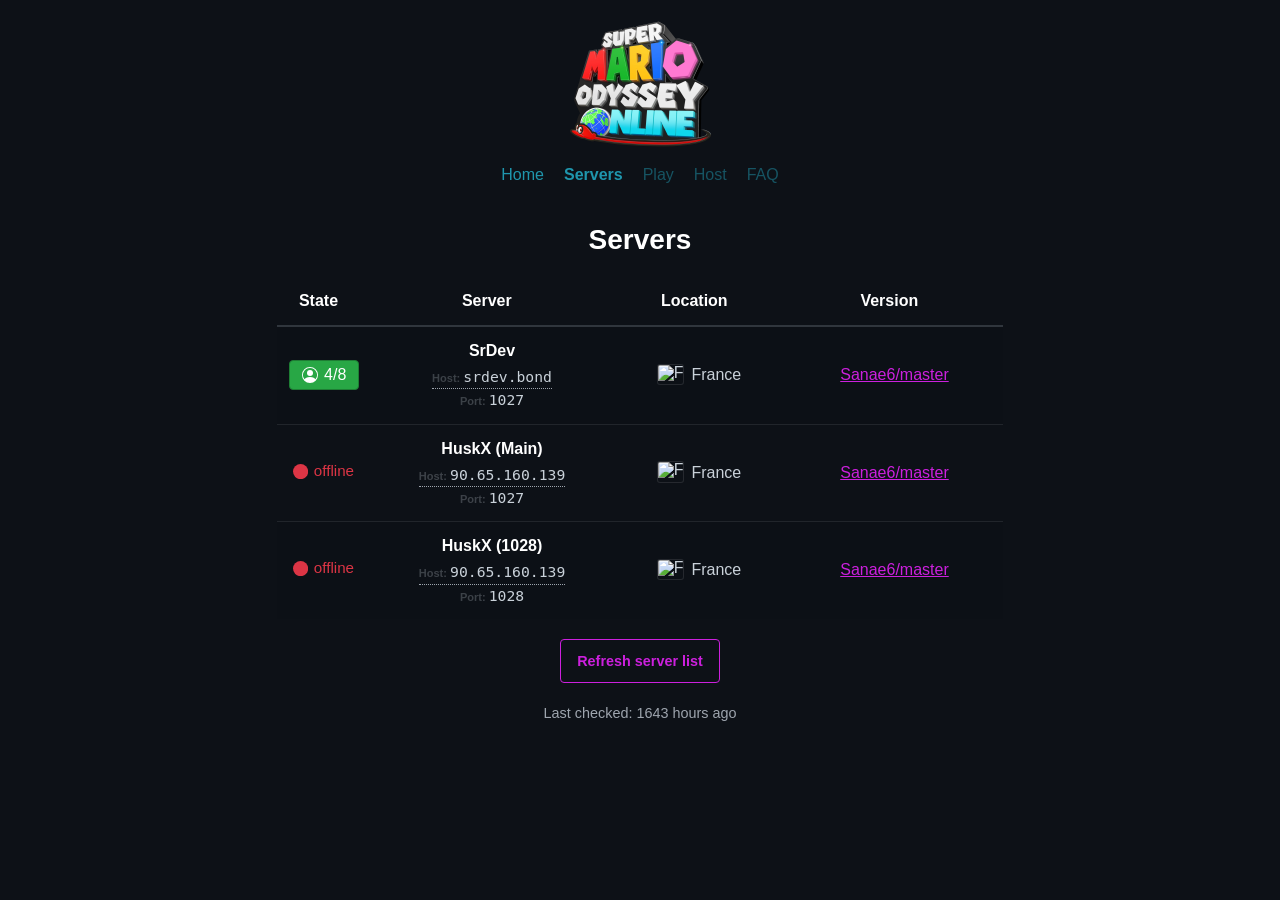
==== commit f4a5b11b: "Update index.html" ====
--- a/servers/index.html
+++ b/servers/index.html
@@ -28,6 +28,7 @@
     background: var(--bg);
     color:var(--text);
     font-family: Avenir, Helvetica, Arial, sans-serif;
+    line-height:1.5;
     -webkit-font-smoothing:antialiased;
     -moz-osx-font-smoothing:grayscale;
   }
@@ -38,7 +39,7 @@
     margin:0 auto;
   }
 
-  header{ margin-bottom:1.5rem; }
+  header{ margin-bottom:0; }
   header .logo{ outline:unset; display:inline-block; text-decoration:none; }
   header .logo img{ width:144px; height:128px; max-width:100%; height:auto; }
 
@@ -623,6 +624,8 @@
   .dropdown-menu a{ display:block; padding:.25rem 1.5rem; white-space:nowrap; }
   .dropdown-menu a:hover{ background:rgba(255,255,255,.05); text-decoration:none; }
   .dropdown-menu a.disabled{ opacity:.5; pointer-events:none; cursor:default; }
+  .smoo-nav .nav-disabled{ color:#1f96ad; opacity:.5; cursor:default; pointer-events:none; }
+  .smoo-nav .nav-disabled:hover{ text-decoration:none; }
   .nav-toggle{ display:none; background:none; border:1px solid var(--border); border-radius:.25rem; padding:.25rem .75rem; cursor:pointer; }
   .nav-toggle-icon{ display:inline-block; width:1.5em; height:1.5em; vertical-align:middle; background:no-repeat center/100% 100%;
     background-image:url("data:image/svg+xml,<svg xmlns='http://www.w3.org/2000/svg' width='30' height='30' viewBox='0 0 30 30'><path stroke='%231f96ad' stroke-linecap='round' stroke-miterlimit='10' stroke-width='2' d='M4 7h22M4 15h22M4 23h22'/></svg>"); }
@@ -655,35 +658,9 @@
           <li><a href="/" class="nav-link">Home</a></li>
           <li><a href="/servers/" class="nav-link active" aria-current="page">Servers</a></li>
 
-          <li class="dropdown">
-            <span class="nav-split">
-              <a href="/play" class="nav-link split-main">Play</a><button class="split-caret" aria-haspopup="true" aria-expanded="false" aria-label="Play menu"></button>
-            </span>
-            <ul class="dropdown-menu">
-              <li><a href="/play/hide-and-seek">Hide &amp; Seek rules</a></li>
-              <li><a href="/play/switch">Play on Switch</a></li>
-              <li><a href="/play/ryujinx">Play with Ryujinx</a></li>
-              <li><a href="/play/build">Build the mod</a></li>
-            </ul>
-          </li>
-
-          <li class="dropdown">
-            <span class="nav-split">
-              <a href="/host" class="nav-link split-main">Host</a><button class="split-caret" aria-haspopup="true" aria-expanded="false" aria-label="Host menu"></button>
-            </span>
-            <ul class="dropdown-menu">
-              <li><a href="/host/binary">Run with binary files</a></li>
-              <li><a href="/host/docker">Run with <code>docker-compose</code></a></li>
-              <li><a href="/host/settings">Edit <code>settings.json</code></a></li>
-              <li><a href="/host/commands">Interactive commands</a></li>
-              <li><a href="/host/discord">Discord bot</a></li>
-              <li><a href="/host/router">Behind a router</a></li>
-              <li><a href="/host/vpn">Virtual Private Network</a></li>
-              <li><a class="disabled" aria-disabled="true">Remote server</a></li>
-            </ul>
-          </li>
-
-          <li><a href="/faq" class="nav-link">FAQ</a></li>
+          <li><span class="nav-link nav-disabled" aria-disabled="true">Play</span></li>
+          <li><span class="nav-link nav-disabled" aria-disabled="true">Host</span></li>
+          <li><span class="nav-link nav-disabled" aria-disabled="true">FAQ</span></li>
         </ul>
       </nav>
     </header>
@@ -1223,28 +1200,6 @@
 </script>
 <script>
 (function(){
-  var dropdowns = Array.prototype.slice.call(document.querySelectorAll('.dropdown'));
-  function closeAll(except){
-    dropdowns.forEach(function(dd){
-      if(dd === except) return;
-      dd.classList.remove('open');
-      var c = dd.querySelector('.split-caret');
-      if(c) c.setAttribute('aria-expanded','false');
-    });
-  }
-  dropdowns.forEach(function(dd){
-    var caret = dd.querySelector('.split-caret');
-    caret.addEventListener('click', function(e){
-      e.stopPropagation();
-      var open = !dd.classList.contains('open');
-      closeAll(dd);
-      dd.classList.toggle('open', open);
-      caret.setAttribute('aria-expanded', String(open));
-    });
-  });
-  document.addEventListener('click', function(){ closeAll(); });
-  document.addEventListener('keydown', function(e){ if(e.key === 'Escape') closeAll(); });
-
   var navToggle = document.getElementById('navToggle');
   var navList = document.getElementById('navigation');
   navToggle.addEventListener('click', function(){
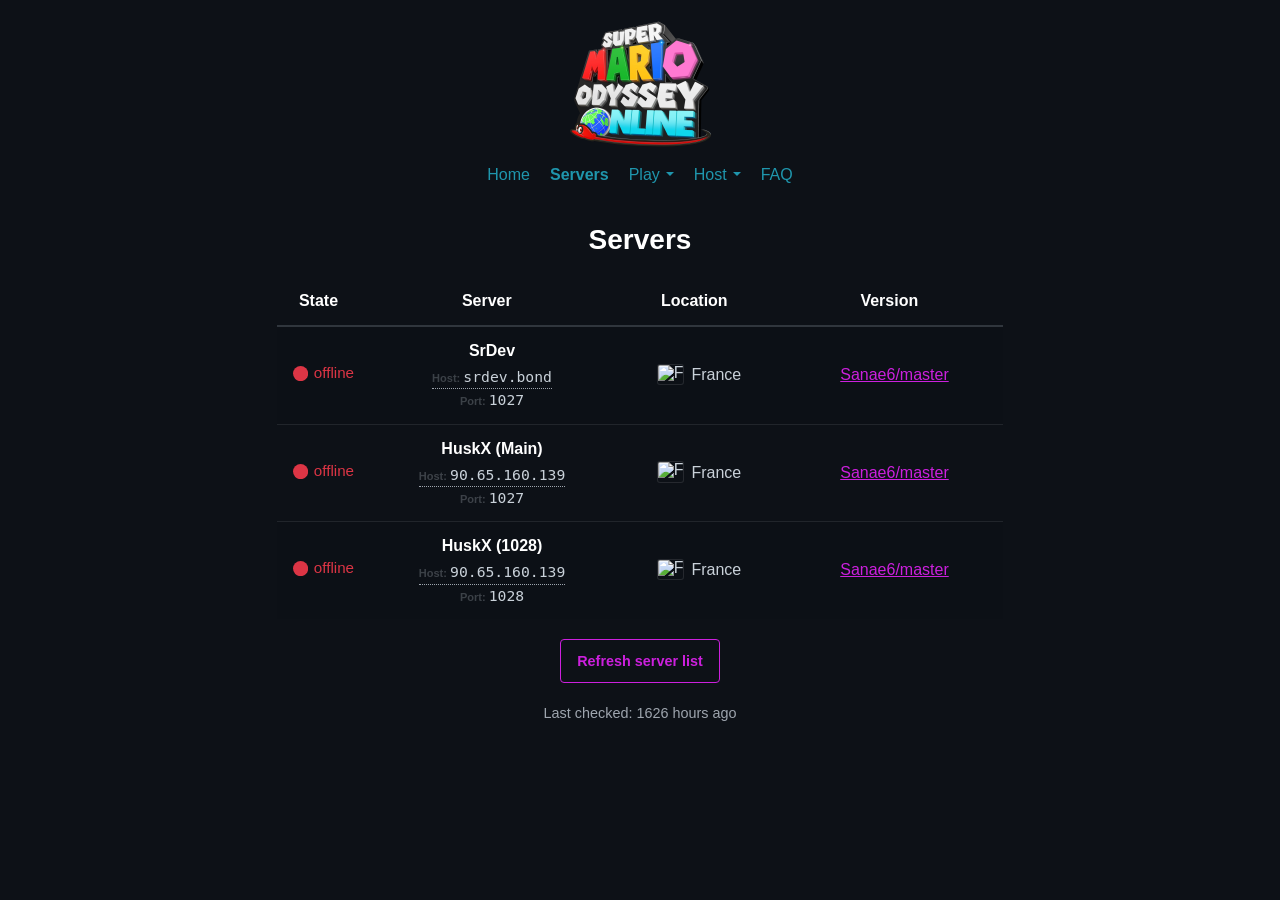
==== commit c30f8184: "Add files via upload" ====
--- a/servers/index.html
+++ b/servers/index.html
@@ -657,10 +657,35 @@
         <ul class="nav-list" id="navigation">
           <li><a href="/" class="nav-link">Home</a></li>
           <li><a href="/servers/" class="nav-link active" aria-current="page">Servers</a></li>
-
-          <li><span class="nav-link nav-disabled" aria-disabled="true">Play</span></li>
-          <li><span class="nav-link nav-disabled" aria-disabled="true">Host</span></li>
-          <li><span class="nav-link nav-disabled" aria-disabled="true">FAQ</span></li>
+          <li class="dropdown">
+            <div class="nav-split">
+              <a href="/play/" class="nav-link split-main">Play</a>
+              <button type="button" class="split-caret" aria-haspopup="true" aria-expanded="false" aria-label="Play menu"></button>
+            </div>
+            <ul class="dropdown-menu">
+              <li><a href="/play/#hide-and-seek">Hide &amp; Seek rules</a></li>
+              <li><a href="/play/#switch">Play on Switch</a></li>
+              <li><a href="/play/#ryujinx">Play with Ryujinx</a></li>
+              <li><a href="/play/#build">Build the mod</a></li>
+            </ul>
+          </li>
+          <li class="dropdown">
+            <div class="nav-split">
+              <a href="/host/" class="nav-link split-main">Host</a>
+              <button type="button" class="split-caret" aria-haspopup="true" aria-expanded="false" aria-label="Host menu"></button>
+            </div>
+            <ul class="dropdown-menu">
+              <li><a href="/host/#binary">Run with binary files</a></li>
+              <li><a href="/host/#docker">Run with <code>docker-compose</code></a></li>
+              <li><a href="/host/#settings">Edit <code>settings.json</code></a></li>
+              <li><a href="/host/#commands">Interactive commands</a></li>
+              <li><a href="/host/#discord">Discord bot</a></li>
+              <li><a href="/host/#router">Behind a router</a></li>
+              <li><a href="/host/#vpn">Virtual Private Network</a></li>
+              <li><a class="disabled" aria-disabled="true" tabindex="-1">Remote server</a></li>
+            </ul>
+          </li>
+          <li><a href="/faq/" class="nav-link">FAQ</a></li>
         </ul>
       </nav>
     </header>
@@ -1208,5 +1233,6 @@
   });
 })();
 </script>
+<script src="/smoom-nav.js"></script>
 </body>
 </html>
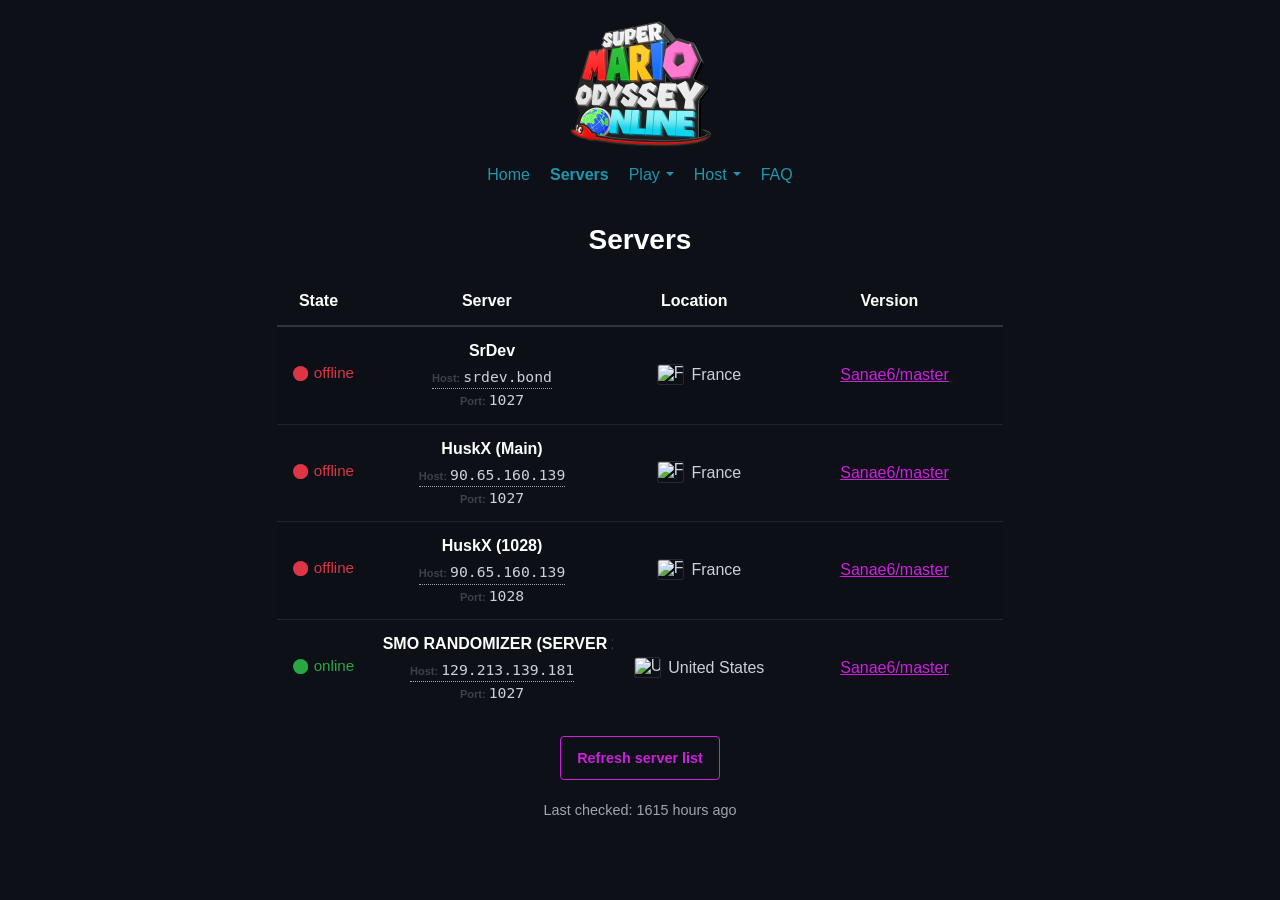
==== commit b6ac487b: "Add server entry for SMO RANDOMIZER (SERVER 1)" ====
--- a/servers/index.html
+++ b/servers/index.html
@@ -763,6 +763,26 @@
             <td class="td-version" data-label="Version"><a href="https://github.com/Sanae6/SmoOnlineServer.git" target="_blank" rel="noopener">Sanae6/master</a></td>
           </tr>
 
+          <tr data-idx="3" data-server-name="SMO RANDOMIZER (SERVER 1)">
+            <td class="td-state" data-label="State">
+              <span class="state-component loading" id="stateComponent-3">
+                <svg class="dot" viewBox="0 0 16 16" fill="currentColor" aria-hidden="true">
+                  <path d="M8 3a5 5 0 1 0 4.546 2.914.5.5 0 0 1 .908-.417A6 6 0 1 1 8 2z"/>
+                </svg>
+                <span id="stateText-3">&hellip;</span>
+              </span>
+            </td>
+            <td class="td-server" data-label="Server">
+              <div class="name">SMO RANDOMIZER (SERVER 1)</div>
+              <div class="host" tabindex="0">129.213.139.181<span class="ip-tooltip">129.213.139.181</span></div>
+              <div class="port">1027</div>
+            </td>
+            <td class="td-location" data-label="Location">
+              <div><img class="flag-icon" id="locFlag-3" alt="" src="" style="display:none;"><span class="name" id="locName-3">Locating&hellip;</span></div>
+            </td>
+            <td class="td-version" data-label="Version"><a href="https://github.com/Sanae6/SmoOnlineServer.git" target="_blank" rel="noopener">Sanae6/master</a></td>
+          </tr>
+
         </tbody>
       </table>
     </div>
@@ -787,7 +807,8 @@
   const SERVERS = [
     { idx: 0 },
     { idx: 1 },
-    { idx: 2 }
+    { idx: 2 },
+    { idx: 3 }
   ];
 
   const STATUS_URL = '/status.json';
@@ -1235,4 +1256,4 @@
 </script>
 <script src="/smoom-nav.js"></script>
 </body>
-</html>
+  </html>
